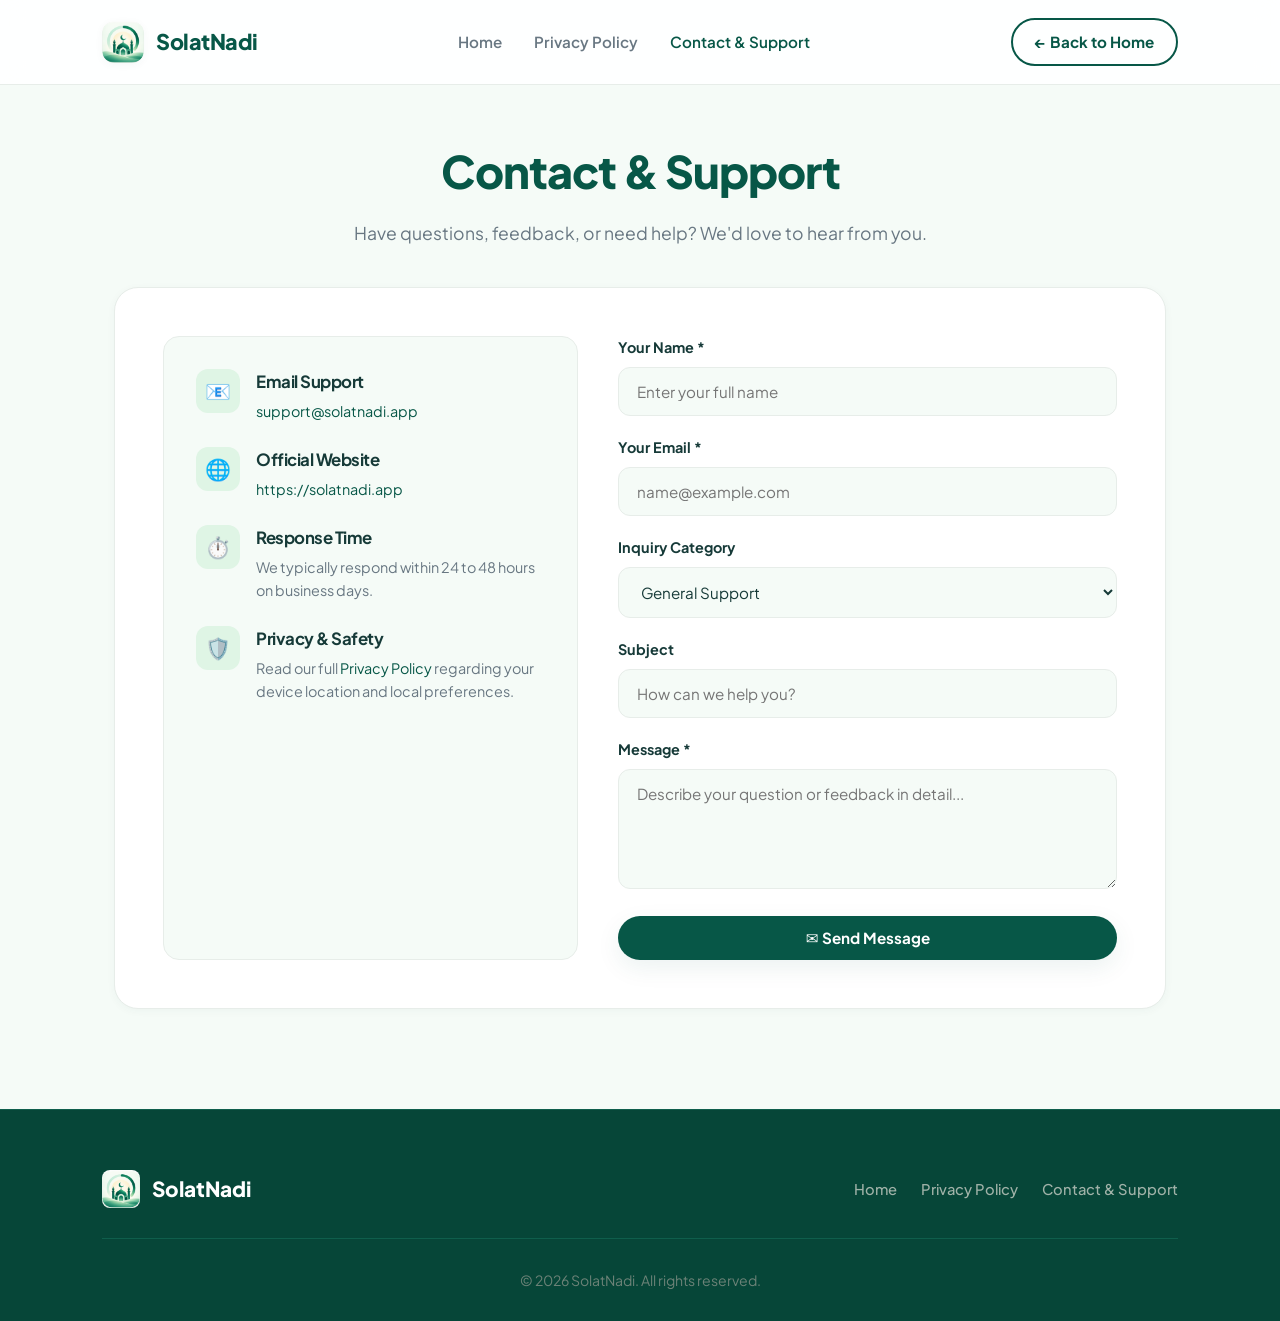
==== contact.html @ 6df99b47 "Website and Privacy page" ====
<!DOCTYPE html>
<html lang="en">
<head>
    <meta charset="UTF-8">
    <meta name="viewport" content="width=device-width, initial-scale=1.0">
    <title>Contact & Support — SolatNadi</title>
    <meta name="description" content="Get support, send feedback, or report issues for SolatNadi Islamic Prayer Times app. Contact our developer team.">
    <link rel="icon" type="image/png" href="assets/logo.png">

    <!-- Google Fonts -->
    <link rel="preconnect" href="https://fonts.googleapis.com">
    <link rel="preconnect" href="https://fonts.gstatic.com" crossorigin>
    <link href="https://fonts.googleapis.com/css2?family=Plus+Jakarta+Sans:wght@400;500;600;700;800&display=swap" rel="stylesheet">
    <link rel="stylesheet" href="css/style.css">
</head>
<body>

    <!-- Header / Navbar -->
    <nav class="navbar">
        <a href="index.html" class="brand-logo">
            <img src="assets/logo.png" alt="SolatNadi Logo">
            <span>SolatNadi</span>
        </a>
        <button class="mobile-nav-toggle" id="mobileNavToggle" aria-label="Toggle navigation menu">☰</button>
        <ul class="nav-links" id="navLinks">
            <li><a href="index.html">Home</a></li>
            <li><a href="privacy.html">Privacy Policy</a></li>
            <li><a href="contact.html" class="active">Contact & Support</a></li>
        </ul>
        <a href="index.html" class="btn-secondary">
            <span>← Back to Home</span>
        </a>
    </nav>

    <!-- Page Content -->
    <div class="page-container">
        <div class="page-header">
            <h1>Contact & Support</h1>
            <p>Have questions, feedback, or need help? We'd love to hear from you.</p>
        </div>

        <div class="content-card">
            <div class="contact-grid">
                <!-- Info Column -->
                <div class="contact-info-card">
                    <div class="info-item">
                        <div class="info-item-icon">📧</div>
                        <div>
                            <h4>Email Support</h4>
                            <p><a href="mailto:support@solatnadi.app">support@solatnadi.app</a></p>
                        </div>
                    </div>

                    <div class="info-item">
                        <div class="info-item-icon">🌐</div>
                        <div>
                            <h4>Official Website</h4>
                            <p><a href="https://solatnadi.app" target="_blank">https://solatnadi.app</a></p>
                        </div>
                    </div>

                    <div class="info-item">
                        <div class="info-item-icon">⏱️</div>
                        <div>
                            <h4>Response Time</h4>
                            <p>We typically respond within 24 to 48 hours on business days.</p>
                        </div>
                    </div>

                    <div class="info-item">
                        <div class="info-item-icon">🛡️</div>
                        <div>
                            <h4>Privacy & Safety</h4>
                            <p>Read our full <a href="privacy.html">Privacy Policy</a> regarding your device location and local preferences.</p>
                        </div>
                    </div>
                </div>

                <!-- Form Column -->
                <div>
                    <div id="formFeedback" class="form-feedback"></div>

                    <form id="contactForm">
                        <div class="form-group">
                            <label for="senderName">Your Name *</label>
                            <input type="text" id="senderName" class="form-control" placeholder="Enter your full name" required>
                        </div>

                        <div class="form-group">
                            <label for="senderEmail">Your Email *</label>
                            <input type="email" id="senderEmail" class="form-control" placeholder="name@example.com" required>
                        </div>

                        <div class="form-group">
                            <label for="inquiryType">Inquiry Category</label>
                            <select id="inquiryType" class="form-control">
                                <option value="General Support">General Support</option>
                                <option value="Bug Report">Bug Report / Issue</option>
                                <option value="Feature Request">Feature Request</option>
                                <option value="Privacy Inquiry">Privacy Inquiry</option>
                            </select>
                        </div>

                        <div class="form-group">
                            <label for="emailSubject">Subject</label>
                            <input type="text" id="emailSubject" class="form-control" placeholder="How can we help you?">
                        </div>

                        <div class="form-group">
                            <label for="emailMessage">Message *</label>
                            <textarea id="emailMessage" class="form-control" placeholder="Describe your question or feedback in detail..." required></textarea>
                        </div>

                        <button type="submit" class="btn-primary" style="width: 100%; justify-content: center;">
                            <span>✉️ Send Message</span>
                        </button>
                    </form>
                </div>
            </div>
        </div>
    </div>

    <!-- Footer -->
    <footer class="footer">
        <div class="footer-inner">
            <div class="footer-brand">
                <img src="assets/logo.png" alt="SolatNadi Logo">
                <span>SolatNadi</span>
            </div>
            <ul class="footer-links">
                <li><a href="index.html">Home</a></li>
                <li><a href="privacy.html">Privacy Policy</a></li>
                <li><a href="contact.html">Contact & Support</a></li>
            </ul>
        </div>
        <div class="footer-copyright">
            &copy; 2026 SolatNadi. All rights reserved.
        </div>
    </footer>

    <script src="js/main.js"></script>
</body>
</html>
---- css/style.css ----
/* SolatNadi Design System & Master Stylesheet */

:root {
    /* Brand Greens (from SolatNadiPalette) */
    --color-forest-green: #075747;
    --color-deep-green: #064638;
    --color-emerald-green: #0B755B;
    --color-soft-green: #2E8B70;

    /* Surfaces */
    --color-white: #FFFFFF;
    --color-warm-white: #FFFFFEFC;
    --color-soft-mint: #F5FBF7;
    --color-active-mint: #DFF5E5;
    --color-active-mint-strong: #C8EED5;
    --color-border: #E7EDE9;
    --color-divider: #E9EFEB;

    /* Text */
    --color-text-primary: #163A38;
    --color-text-secondary: #687782;
    --color-text-tertiary: #89949C;
    --color-text-on-primary: #FFFFFF;

    /* Prayer and State Accents */
    --color-sunrise-gold: #FFB000;
    --color-sunset-orange: #F26A3D;
    --color-night-blue: #31547A;
    --color-success: #16845B;
    --color-warning: #B66A12;
    --color-error: #BA3737;
    --color-info: #286A9B;

    /* Decorative Backgrounds */
    --color-sky-blue: #DCECF5;
    --color-horizon-peach: #FFF0D7;
    --color-ring-track: #C7EBDD;

    /* Corner Radii (from SolatNadiShapes) */
    --radius-xs: 8px;
    --radius-sm: 12px;
    --radius-md: 16px;
    --radius-lg: 24px;
    --radius-xl: 32px;
    --radius-pill: 500px;

    /* Elevation & Shadows */
    --shadow-sm: 0 2px 8px rgba(7, 87, 71, 0.04);
    --shadow-md: 0 8px 24px rgba(7, 87, 71, 0.08);
    --shadow-lg: 0 16px 40px rgba(7, 87, 71, 0.12);
}

/* Reset & Global */
* {
    margin: 0;
    padding: 0;
    box-sizing: border-box;
    font-family: 'Plus Jakarta Sans', system-ui, -apple-system, BlinkMacSystemFont, 'Segoe UI', Roboto, sans-serif;
}

html {
    scroll-behavior: smooth;
}

body {
    background-color: var(--color-soft-mint);
    color: var(--color-text-primary);
    line-height: 1.6;
    overflow-x: hidden;
}

/* Typography */
h1, h2, h3, h4, h5, h6 {
    color: var(--color-text-primary);
    font-weight: 700;
    letter-spacing: -0.5px;
}

p {
    color: var(--color-text-secondary);
}

a {
    color: var(--color-forest-green);
    text-decoration: none;
    transition: color 0.2s ease, opacity 0.2s ease;
}

a:hover {
    color: var(--color-emerald-green);
}

/* Navbar */
.navbar {
    display: flex;
    justify-content: space-between;
    align-items: center;
    padding: 18px 8%;
    background: rgba(255, 255, 255, 0.9);
    backdrop-filter: blur(12px);
    position: sticky;
    top: 0;
    z-index: 100;
    border-bottom: 1px solid var(--color-border);
}

.brand-logo {
    display: flex;
    align-items: center;
    gap: 12px;
    text-decoration: none;
}

.brand-logo img {
    width: 42px;
    height: 42px;
    border-radius: var(--radius-sm);
    box-shadow: var(--shadow-sm);
}

.brand-logo span {
    font-size: 1.35rem;
    font-weight: 800;
    color: var(--color-forest-green);
    letter-spacing: -0.5px;
}

.nav-links {
    display: flex;
    gap: 32px;
    align-items: center;
    list-style: none;
}

.nav-links a {
    color: var(--color-text-secondary);
    font-weight: 600;
    font-size: 0.95rem;
}

.nav-links a:hover, .nav-links a.active {
    color: var(--color-forest-green);
}

.btn-primary {
    background-color: var(--color-forest-green);
    color: var(--color-text-on-primary) !important;
    padding: 12px 24px;
    border-radius: var(--radius-pill);
    font-weight: 700;
    font-size: 0.95rem;
    display: inline-flex;
    align-items: center;
    gap: 8px;
    box-shadow: var(--shadow-md);
    transition: background-color 0.2s ease, transform 0.2s ease, box-shadow 0.2s ease;
    border: none;
    cursor: pointer;
}

.btn-primary:hover {
    background-color: var(--color-emerald-green);
    transform: translateY(-2px);
    box-shadow: var(--shadow-lg);
}

.btn-secondary {
    background-color: transparent;
    color: var(--color-forest-green) !important;
    border: 2px solid var(--color-forest-green);
    padding: 10px 22px;
    border-radius: var(--radius-pill);
    font-weight: 700;
    font-size: 0.95rem;
    display: inline-flex;
    align-items: center;
    gap: 8px;
    transition: background-color 0.2s ease, transform 0.2s ease;
    cursor: pointer;
}

.btn-secondary:hover {
    background-color: var(--color-active-mint);
    transform: translateY(-2px);
}

/* Mobile Nav Toggle */
.mobile-nav-toggle {
    display: none;
    background: none;
    border: none;
    font-size: 1.5rem;
    color: var(--color-forest-green);
    cursor: pointer;
}

/* Hero Section */
.hero-section {
    display: grid;
    grid-template-columns: 1.1fr 0.9fr;
    gap: 60px;
    align-items: center;
    padding: 80px 8% 100px;
    max-width: 1300px;
    margin: 0 auto;
}

.badge {
    display: inline-flex;
    align-items: center;
    gap: 8px;
    background-color: var(--color-active-mint);
    color: var(--color-forest-green);
    padding: 8px 18px;
    border-radius: var(--radius-pill);
    font-size: 0.88rem;
    font-weight: 700;
    margin-bottom: 24px;
    border: 1px solid var(--color-active-mint-strong);
}

.hero-title {
    font-size: 3.4rem;
    font-weight: 800;
    line-height: 1.15;
    letter-spacing: -1.5px;
    color: var(--color-text-primary);
    margin-bottom: 20px;
}

.hero-title span {
    color: var(--color-forest-green);
}

.hero-subtitle {
    font-size: 1.15rem;
    color: var(--color-text-secondary);
    margin-bottom: 36px;
    max-width: 520px;
}

.hero-buttons {
    display: flex;
    gap: 16px;
    flex-wrap: wrap;
}

.phone-mockup {
    position: relative;
    width: 100%;
    max-width: 320px;
    margin: 0 auto;
    border-radius: 40px;
    box-shadow: 0 30px 70px rgba(7, 87, 71, 0.2);
    border: 8px solid var(--color-deep-green);
    background: #101916;
    overflow: hidden;
}

.phone-mockup img {
    width: 100%;
    display: block;
}

/* Features Grid */
.features-section {
    background-color: var(--color-white);
    padding: 100px 8%;
    border-top: 1px solid var(--color-border);
    border-bottom: 1px solid var(--color-border);
}

.section-title {
    text-align: center;
    max-width: 650px;
    margin: 0 auto 60px;
}

.section-title h2 {
    font-size: 2.5rem;
    font-weight: 800;
    color: var(--color-text-primary);
    margin-bottom: 12px;
}

.section-title p {
    font-size: 1.05rem;
    color: var(--color-text-secondary);
}

.features-grid {
    display: grid;
    grid-template-columns: repeat(auto-fit, minmax(250px, 1fr));
    gap: 30px;
    max-width: 1200px;
    margin: 0 auto;
}

.feature-card {
    background-color: var(--color-soft-mint);
    padding: 36px 28px;
    border-radius: var(--radius-md);
    border: 1px solid var(--color-border);
    transition: transform 0.25s ease, box-shadow 0.25s ease;
}

.feature-card:hover {
    transform: translateY(-6px);
    box-shadow: var(--shadow-md);
}

.feature-icon-wrapper {
    width: 56px;
    height: 56px;
    border-radius: var(--radius-sm);
    background-color: var(--color-active-mint);
    display: flex;
    align-items: center;
    justify-content: center;
    font-size: 1.8rem;
    margin-bottom: 20px;
}

.feature-card h3 {
    font-size: 1.25rem;
    font-weight: 700;
    margin-bottom: 10px;
    color: var(--color-text-primary);
}

.feature-card p {
    font-size: 0.95rem;
    color: var(--color-text-secondary);
}

/* Showcase Section */
.showcase-section {
    padding: 100px 8%;
    max-width: 1300px;
    margin: 0 auto;
}

.showcase-grid {
    display: grid;
    grid-template-columns: repeat(auto-fit, minmax(230px, 1fr));
    gap: 32px;
    justify-items: center;
}

.showcase-item {
    width: 100%;
    max-width: 260px;
    border-radius: var(--radius-lg);
    overflow: hidden;
    box-shadow: var(--shadow-md);
    border: 4px solid var(--color-white);
    transition: transform 0.3s ease;
}

.showcase-item:hover {
    transform: scale(1.04);
}

.showcase-item img {
    width: 100%;
    display: block;
}

.showcase-caption {
    text-align: center;
    margin-top: 14px;
    font-weight: 700;
    font-size: 1rem;
    color: var(--color-text-primary);
}

/* Page Layout for Privacy & Contact */
.page-container {
    max-width: 1100px;
    margin: 50px auto 100px;
    padding: 0 24px;
}

.page-header {
    text-align: center;
    margin-bottom: 40px;
}

.page-header h1 {
    font-size: 2.8rem;
    font-weight: 800;
    color: var(--color-forest-green);
    letter-spacing: -1px;
    margin-bottom: 12px;
}

.page-header p {
    font-size: 1.1rem;
    color: var(--color-text-secondary);
}

.content-card {
    background-color: var(--color-white);
    padding: 48px;
    border-radius: var(--radius-lg);
    border: 1px solid var(--color-border);
    box-shadow: var(--shadow-sm);
}

/* Privacy Layout with Sidebar */
.privacy-layout {
    display: grid;
    grid-template-columns: 260px 1fr;
    gap: 40px;
}

.privacy-sidebar {
    position: sticky;
    top: 100px;
    height: fit-content;
    background: var(--color-soft-mint);
    padding: 24px;
    border-radius: var(--radius-md);
    border: 1px solid var(--color-border);
}

.privacy-sidebar h4 {
    font-size: 0.95rem;
    text-transform: uppercase;
    color: var(--color-text-tertiary);
    margin-bottom: 16px;
    letter-spacing: 0.5px;
}

.privacy-sidebar ul {
    list-style: none;
}

.privacy-sidebar li {
    margin-bottom: 10px;
}

.privacy-sidebar a {
    font-size: 0.9rem;
    color: var(--color-text-secondary);
    font-weight: 600;
    display: block;
    padding: 4px 0;
}

.privacy-sidebar a:hover {
    color: var(--color-forest-green);
}

.privacy-body h2 {
    font-size: 1.4rem;
    color: var(--color-forest-green);
    margin: 32px 0 12px;
    scroll-margin-top: 120px;
}

.privacy-body h2:first-of-type {
    margin-top: 0;
}

.privacy-body p, .privacy-body ul {
    color: var(--color-text-secondary);
    font-size: 0.98rem;
    margin-bottom: 16px;
}

.privacy-body ul {
    padding-left: 20px;
}

.privacy-body li {
    margin-bottom: 8px;
}

/* Contact Form & Layout */
.contact-grid {
    display: grid;
    grid-template-columns: 1fr 1.2fr;
    gap: 40px;
}

.contact-info-card {
    background-color: var(--color-soft-mint);
    padding: 32px;
    border-radius: var(--radius-md);
    border: 1px solid var(--color-border);
}

.info-item {
    display: flex;
    gap: 16px;
    align-items: flex-start;
    margin-bottom: 24px;
}

.info-item-icon {
    width: 44px;
    height: 44px;
    border-radius: var(--radius-sm);
    background-color: var(--color-active-mint);
    display: flex;
    align-items: center;
    justify-content: center;
    font-size: 1.3rem;
    flex-shrink: 0;
}

.info-item h4 {
    font-size: 1.05rem;
    color: var(--color-text-primary);
    margin-bottom: 4px;
}

.info-item p {
    font-size: 0.9rem;
    color: var(--color-text-secondary);
}

.form-group {
    margin-bottom: 20px;
}

.form-group label {
    display: block;
    font-size: 0.9rem;
    font-weight: 700;
    color: var(--color-text-primary);
    margin-bottom: 8px;
}

.form-control {
    width: 100%;
    padding: 14px 18px;
    border-radius: var(--radius-sm);
    border: 1px solid var(--color-border);
    background-color: var(--color-soft-mint);
    font-size: 0.95rem;
    color: var(--color-text-primary);
    outline: none;
    transition: border-color 0.2s, background-color 0.2s;
}

.form-control:focus {
    border-color: var(--color-forest-green);
    background-color: var(--color-white);
}

textarea.form-control {
    resize: vertical;
    min-height: 120px;
}

.form-feedback {
    display: none;
    padding: 14px 18px;
    border-radius: var(--radius-sm);
    margin-bottom: 20px;
    font-size: 0.92rem;
    font-weight: 600;
}

.form-feedback.success {
    display: block;
    background-color: var(--color-active-mint);
    color: var(--color-success);
    border: 1px solid var(--color-active-mint-strong);
}

.form-feedback.error {
    display: block;
    background-color: #FDE8E8;
    color: var(--color-error);
    border: 1px solid #F8B4B4;
}

/* Footer */
.footer {
    background-color: var(--color-deep-green);
    color: #A0B2A8;
    padding: 60px 8% 30px;
    border-top: 1px solid #0F5E4C;
}

.footer-inner {
    display: flex;
    justify-content: space-between;
    align-items: center;
    flex-wrap: wrap;
    gap: 30px;
    max-width: 1200px;
    margin: 0 auto 30px;
    padding-bottom: 30px;
    border-bottom: 1px solid #0F5E4C;
}

.footer-brand {
    display: flex;
    align-items: center;
    gap: 12px;
}

.footer-brand img {
    width: 38px;
    height: 38px;
    border-radius: var(--radius-xs);
}

.footer-brand span {
    font-size: 1.3rem;
    font-weight: 800;
    color: var(--color-white);
}

.footer-links {
    display: flex;
    gap: 24px;
    list-style: none;
}

.footer-links a {
    color: #A0B2A8;
    font-size: 0.92rem;
    font-weight: 500;
}

.footer-links a:hover {
    color: var(--color-white);
}

.footer-copyright {
    text-align: center;
    font-size: 0.88rem;
    color: #6C8277;
}

/* Mobile Responsive */
@media (max-width: 900px) {
    .hero-section {
        grid-template-columns: 1fr;
        text-align: center;
        padding-top: 40px;
    }

    .hero-title {
        font-size: 2.5rem;
    }

    .hero-subtitle {
        margin: 0 auto 30px;
    }

    .hero-buttons {
        justify-content: center;
    }

    .privacy-layout, .contact-grid {
        grid-template-columns: 1fr;
    }

    .privacy-sidebar {
        display: none;
    }

    .nav-links {
        display: none;
        position: absolute;
        top: 100%;
        left: 0;
        right: 0;
        background: var(--color-white);
        flex-direction: column;
        padding: 24px;
        box-shadow: var(--shadow-md);
        border-bottom: 1px solid var(--color-border);
    }

    .nav-links.active {
        display: flex;
    }

    .mobile-nav-toggle {
        display: block;
    }

    .content-card {
        padding: 28px 20px;
    }
}
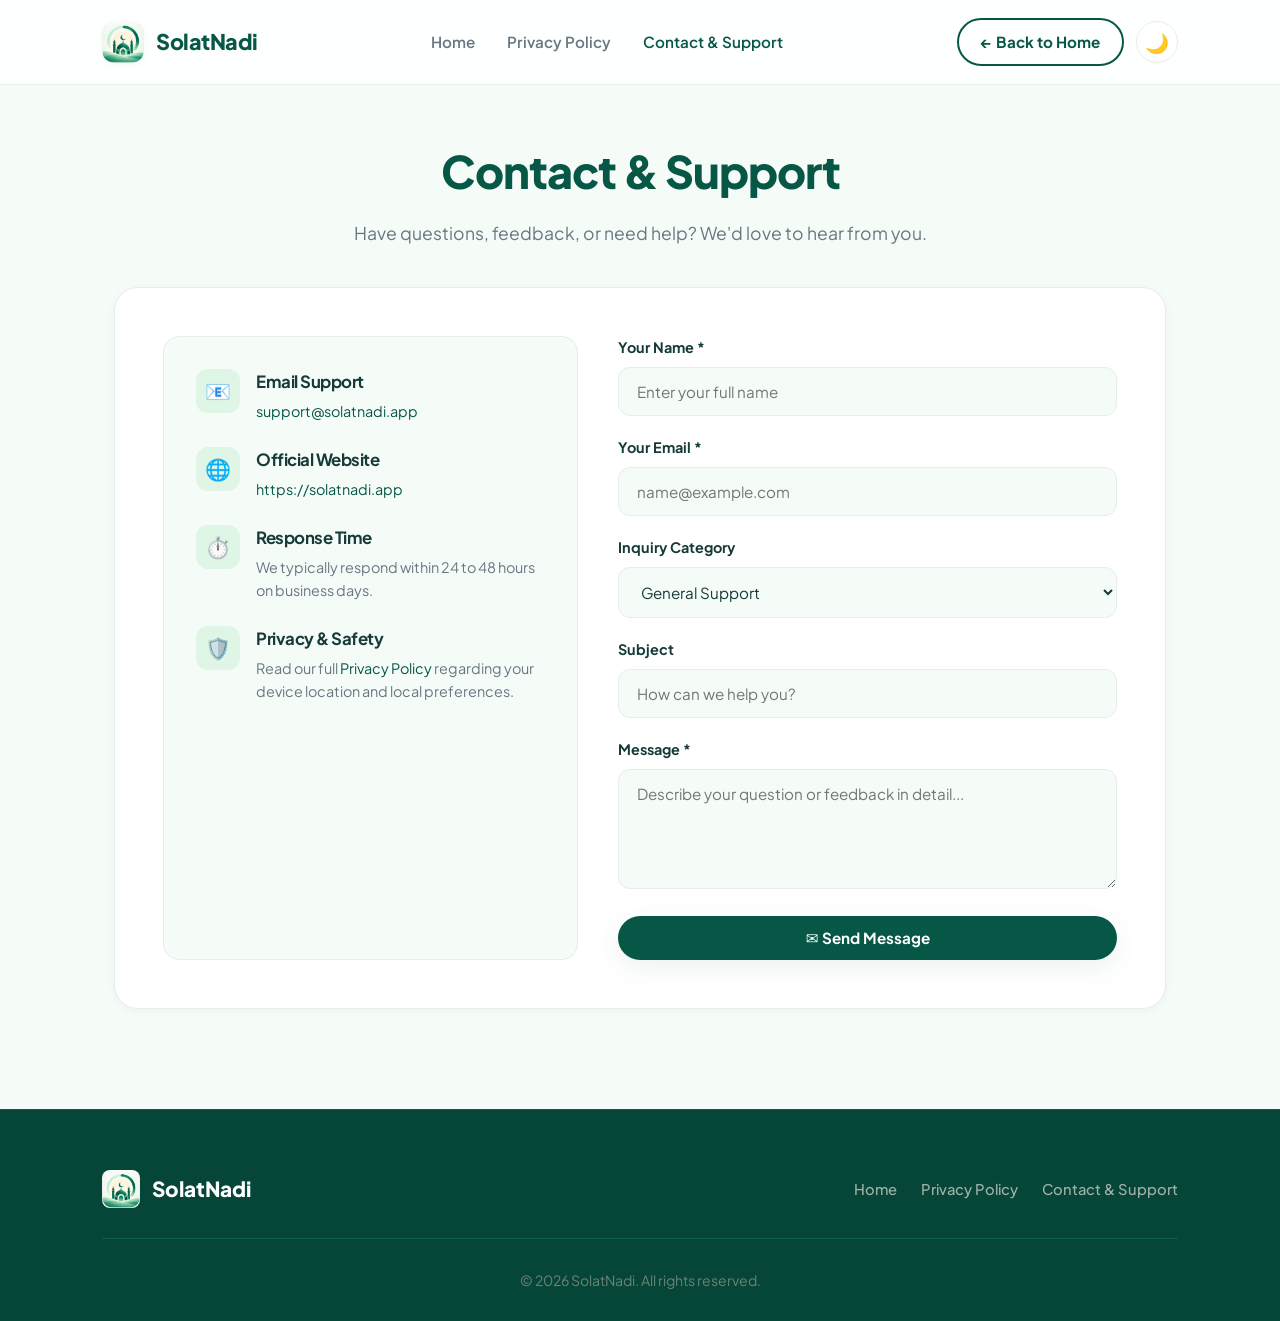
==== commit b6febce4: "dark theme and light theme" ====
--- a/contact.html
+++ b/contact.html
@@ -27,9 +27,12 @@
             <li><a href="privacy.html">Privacy Policy</a></li>
             <li><a href="contact.html" class="active">Contact & Support</a></li>
         </ul>
-        <a href="index.html" class="btn-secondary">
-            <span>← Back to Home</span>
-        </a>
+        <div class="nav-actions">
+            <a href="index.html" class="btn-secondary">
+                <span>← Back to Home</span>
+            </a>
+            <button id="themeToggleBtn" class="btn-theme-toggle" aria-label="Toggle Light/Dark Theme" title="Toggle Light/Dark Mode">🌙</button>
+        </div>
     </nav>
 
     <!-- Page Content -->
--- a/css/style.css
+++ b/css/style.css
@@ -1,6 +1,7 @@
 /* SolatNadi Design System & Master Stylesheet */
 
-:root {
+/* Light Theme (Default) */
+:root, [data-theme="light"] {
     /* Brand Greens (from SolatNadiPalette) */
     --color-forest-green: #075747;
     --color-deep-green: #064638;
@@ -22,7 +23,7 @@
     --color-text-tertiary: #89949C;
     --color-text-on-primary: #FFFFFF;
 
-    /* Prayer and State Accents */
+    /* Accents */
     --color-sunrise-gold: #FFB000;
     --color-sunset-orange: #F26A3D;
     --color-night-blue: #31547A;
@@ -36,7 +37,10 @@
     --color-horizon-peach: #FFF0D7;
     --color-ring-track: #C7EBDD;
 
-    /* Corner Radii (from SolatNadiShapes) */
+    /* Navbar Background */
+    --nav-bg: rgba(255, 255, 255, 0.9);
+
+    /* Corner Radii */
     --radius-xs: 8px;
     --radius-sm: 12px;
     --radius-md: 16px;
@@ -50,6 +54,37 @@
     --shadow-lg: 0 16px 40px rgba(7, 87, 71, 0.12);
 }
 
+/* Dark Theme (from SolatNadiDarkColorScheme in Theme.kt) */
+[data-theme="dark"] {
+    --color-forest-green: #8DD5B7;
+    --color-deep-green: #145B48;
+    --color-emerald-green: #9BDCC5;
+    --color-soft-green: #204F42;
+
+    --color-white: #17211D;
+    --color-warm-white: #131B18;
+    --color-soft-mint: #101916;
+    --color-active-mint: #204F42;
+    --color-active-mint-strong: #145B48;
+    --color-border: #2B3D36;
+    --color-divider: #23322C;
+
+    --color-text-primary: #E5EEE9;
+    --color-text-secondary: #B8C8C0;
+    --color-text-tertiary: #82948C;
+    --color-text-on-primary: #00382C;
+
+    --color-sunrise-gold: #FFD078;
+    --color-sunset-orange: #FFB39A;
+    --color-night-blue: #8BB2DC;
+
+    --nav-bg: rgba(16, 25, 22, 0.92);
+
+    --shadow-sm: 0 2px 8px rgba(0, 0, 0, 0.2);
+    --shadow-md: 0 8px 24px rgba(0, 0, 0, 0.35);
+    --shadow-lg: 0 16px 40px rgba(0, 0, 0, 0.5);
+}
+
 /* Reset & Global */
 * {
     margin: 0;
@@ -67,6 +102,7 @@
     color: var(--color-text-primary);
     line-height: 1.6;
     overflow-x: hidden;
+    transition: background-color 0.3s ease, color 0.3s ease;
 }
 
 /* Typography */
@@ -96,12 +132,13 @@
     justify-content: space-between;
     align-items: center;
     padding: 18px 8%;
-    background: rgba(255, 255, 255, 0.9);
+    background: var(--nav-bg);
     backdrop-filter: blur(12px);
     position: sticky;
     top: 0;
     z-index: 100;
     border-bottom: 1px solid var(--color-border);
+    transition: background-color 0.3s ease, border-color 0.3s ease;
 }
 
 .brand-logo {
@@ -140,6 +177,12 @@
 
 .nav-links a:hover, .nav-links a.active {
     color: var(--color-forest-green);
+}
+
+.nav-actions {
+    display: flex;
+    align-items: center;
+    gap: 12px;
 }
 
 .btn-primary {
@@ -182,6 +225,27 @@
 .btn-secondary:hover {
     background-color: var(--color-active-mint);
     transform: translateY(-2px);
+}
+
+.btn-theme-toggle {
+    background: var(--color-white);
+    border: 1px solid var(--color-border);
+    color: var(--color-text-primary);
+    width: 42px;
+    height: 42px;
+    border-radius: var(--radius-pill);
+    display: flex;
+    align-items: center;
+    justify-content: center;
+    font-size: 1.2rem;
+    cursor: pointer;
+    transition: background-color 0.2s, transform 0.2s, border-color 0.2s;
+}
+
+.btn-theme-toggle:hover {
+    background: var(--color-active-mint);
+    border-color: var(--color-forest-green);
+    transform: scale(1.05);
 }
 
 /* Mobile Nav Toggle */
@@ -268,6 +332,7 @@
     padding: 100px 8%;
     border-top: 1px solid var(--color-border);
     border-bottom: 1px solid var(--color-border);
+    transition: background-color 0.3s ease, border-color 0.3s ease;
 }
 
 .section-title {
@@ -301,7 +366,7 @@
     padding: 36px 28px;
     border-radius: var(--radius-md);
     border: 1px solid var(--color-border);
-    transition: transform 0.25s ease, box-shadow 0.25s ease;
+    transition: transform 0.25s ease, box-shadow 0.25s ease, background-color 0.3s ease;
 }
 
 .feature-card:hover {
@@ -405,6 +470,7 @@
     border-radius: var(--radius-lg);
     border: 1px solid var(--color-border);
     box-shadow: var(--shadow-sm);
+    transition: background-color 0.3s ease, border-color 0.3s ease;
 }
 
 /* Privacy Layout with Sidebar */
@@ -422,6 +488,7 @@
     padding: 24px;
     border-radius: var(--radius-md);
     border: 1px solid var(--color-border);
+    transition: background-color 0.3s ease, border-color 0.3s ease;
 }
 
 .privacy-sidebar h4 {
@@ -489,6 +556,7 @@
     padding: 32px;
     border-radius: var(--radius-md);
     border: 1px solid var(--color-border);
+    transition: background-color 0.3s ease, border-color 0.3s ease;
 }
 
 .info-item {
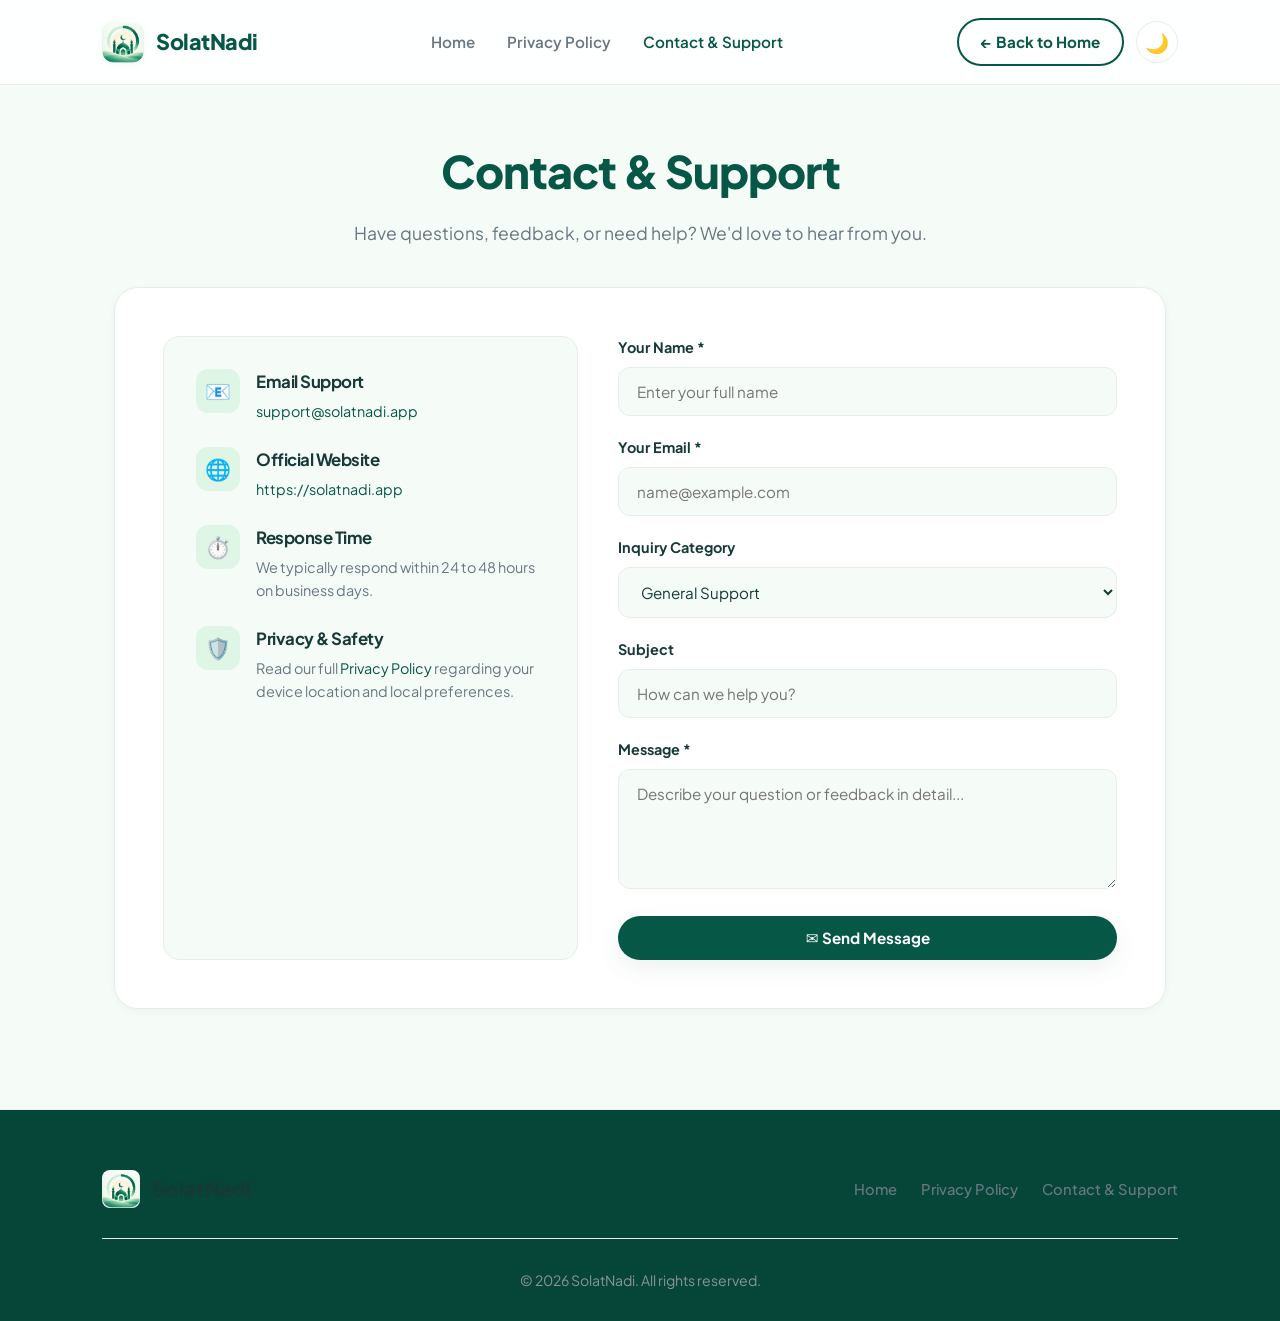
==== commit 07477f8d: "dark theme and light theme" ====
--- a/contact.html
+++ b/contact.html
@@ -11,6 +11,12 @@
     <link rel="preconnect" href="https://fonts.googleapis.com">
     <link rel="preconnect" href="https://fonts.gstatic.com" crossorigin>
     <link href="https://fonts.googleapis.com/css2?family=Plus+Jakarta+Sans:wght@400;500;600;700;800&display=swap" rel="stylesheet">
+    <script>
+        (function() {
+            var savedTheme = localStorage.getItem('solatnadi-theme') || 'light';
+            document.documentElement.setAttribute('data-theme', savedTheme);
+        })();
+    </script>
     <link rel="stylesheet" href="css/style.css">
 </head>
 <body>
--- a/css/style.css
+++ b/css/style.css
@@ -1,7 +1,7 @@
 /* SolatNadi Design System & Master Stylesheet */
 
 /* Light Theme (Default) */
-:root, [data-theme="light"] {
+html, html[data-theme="light"] {
     /* Brand Greens (from SolatNadiPalette) */
     --color-forest-green: #075747;
     --color-deep-green: #064638;
@@ -37,8 +37,9 @@
     --color-horizon-peach: #FFF0D7;
     --color-ring-track: #C7EBDD;
 
-    /* Navbar Background */
+    /* Components Backgrounds */
     --nav-bg: rgba(255, 255, 255, 0.9);
+    --footer-bg: #064638;
 
     /* Corner Radii */
     --radius-xs: 8px;
@@ -54,8 +55,8 @@
     --shadow-lg: 0 16px 40px rgba(7, 87, 71, 0.12);
 }
 
-/* Dark Theme (from SolatNadiDarkColorScheme in Theme.kt) */
-[data-theme="dark"] {
+/* Dark Theme Overrides (from SolatNadiDarkColorScheme in Theme.kt) */
+html[data-theme="dark"] {
     --color-forest-green: #8DD5B7;
     --color-deep-green: #145B48;
     --color-emerald-green: #9BDCC5;
@@ -79,10 +80,11 @@
     --color-night-blue: #8BB2DC;
 
     --nav-bg: rgba(16, 25, 22, 0.92);
-
-    --shadow-sm: 0 2px 8px rgba(0, 0, 0, 0.2);
-    --shadow-md: 0 8px 24px rgba(0, 0, 0, 0.35);
-    --shadow-lg: 0 16px 40px rgba(0, 0, 0, 0.5);
+    --footer-bg: #0B1914;
+
+    --shadow-sm: 0 2px 8px rgba(0, 0, 0, 0.3);
+    --shadow-md: 0 8px 24px rgba(0, 0, 0, 0.45);
+    --shadow-lg: 0 16px 40px rgba(0, 0, 0, 0.6);
 }
 
 /* Reset & Global */
@@ -196,7 +198,7 @@
     align-items: center;
     gap: 8px;
     box-shadow: var(--shadow-md);
-    transition: background-color 0.2s ease, transform 0.2s ease, box-shadow 0.2s ease;
+    transition: background-color 0.2s ease, transform 0.2s ease, box-shadow 0.2s ease, color 0.2s ease;
     border: none;
     cursor: pointer;
 }
@@ -218,7 +220,7 @@
     display: inline-flex;
     align-items: center;
     gap: 8px;
-    transition: background-color 0.2s ease, transform 0.2s ease;
+    transition: background-color 0.2s ease, transform 0.2s ease, border-color 0.2s ease, color 0.2s ease;
     cursor: pointer;
 }
 
@@ -239,7 +241,7 @@
     justify-content: center;
     font-size: 1.2rem;
     cursor: pointer;
-    transition: background-color 0.2s, transform 0.2s, border-color 0.2s;
+    transition: background-color 0.2s, transform 0.2s, border-color 0.2s, color 0.2s;
 }
 
 .btn-theme-toggle:hover {
@@ -281,6 +283,7 @@
     font-weight: 700;
     margin-bottom: 24px;
     border: 1px solid var(--color-active-mint-strong);
+    transition: background-color 0.3s ease, border-color 0.3s ease, color 0.3s ease;
 }
 
 .hero-title {
@@ -315,7 +318,7 @@
     max-width: 320px;
     margin: 0 auto;
     border-radius: 40px;
-    box-shadow: 0 30px 70px rgba(7, 87, 71, 0.2);
+    box-shadow: var(--shadow-lg);
     border: 8px solid var(--color-deep-green);
     background: #101916;
     overflow: hidden;
@@ -366,7 +369,7 @@
     padding: 36px 28px;
     border-radius: var(--radius-md);
     border: 1px solid var(--color-border);
-    transition: transform 0.25s ease, box-shadow 0.25s ease, background-color 0.3s ease;
+    transition: transform 0.25s ease, box-shadow 0.25s ease, background-color 0.3s ease, border-color 0.3s ease;
 }
 
 .feature-card:hover {
@@ -384,6 +387,7 @@
     justify-content: center;
     font-size: 1.8rem;
     margin-bottom: 20px;
+    transition: background-color 0.3s ease;
 }
 
 .feature-card h3 {
@@ -419,7 +423,7 @@
     overflow: hidden;
     box-shadow: var(--shadow-md);
     border: 4px solid var(--color-white);
-    transition: transform 0.3s ease;
+    transition: transform 0.3s ease, border-color 0.3s ease;
 }
 
 .showcase-item:hover {
@@ -576,6 +580,7 @@
     justify-content: center;
     font-size: 1.3rem;
     flex-shrink: 0;
+    transition: background-color 0.3s ease;
 }
 
 .info-item h4 {
@@ -610,7 +615,7 @@
     font-size: 0.95rem;
     color: var(--color-text-primary);
     outline: none;
-    transition: border-color 0.2s, background-color 0.2s;
+    transition: border-color 0.2s, background-color 0.2s, color 0.2s;
 }
 
 .form-control:focus {
@@ -648,10 +653,11 @@
 
 /* Footer */
 .footer {
-    background-color: var(--color-deep-green);
+    background-color: var(--footer-bg);
     color: #A0B2A8;
     padding: 60px 8% 30px;
-    border-top: 1px solid #0F5E4C;
+    border-top: 1px solid var(--color-border);
+    transition: background-color 0.3s ease, border-color 0.3s ease;
 }
 
 .footer-inner {
@@ -663,7 +669,7 @@
     max-width: 1200px;
     margin: 0 auto 30px;
     padding-bottom: 30px;
-    border-bottom: 1px solid #0F5E4C;
+    border-bottom: 1px solid var(--color-border);
 }
 
 .footer-brand {
@@ -681,7 +687,7 @@
 .footer-brand span {
     font-size: 1.3rem;
     font-weight: 800;
-    color: var(--color-white);
+    color: var(--color-text-primary);
 }
 
 .footer-links {
@@ -691,19 +697,19 @@
 }
 
 .footer-links a {
-    color: #A0B2A8;
+    color: var(--color-text-secondary);
     font-size: 0.92rem;
     font-weight: 500;
 }
 
 .footer-links a:hover {
-    color: var(--color-white);
+    color: var(--color-forest-green);
 }
 
 .footer-copyright {
     text-align: center;
     font-size: 0.88rem;
-    color: #6C8277;
+    color: var(--color-text-tertiary);
 }
 
 /* Mobile Responsive */
